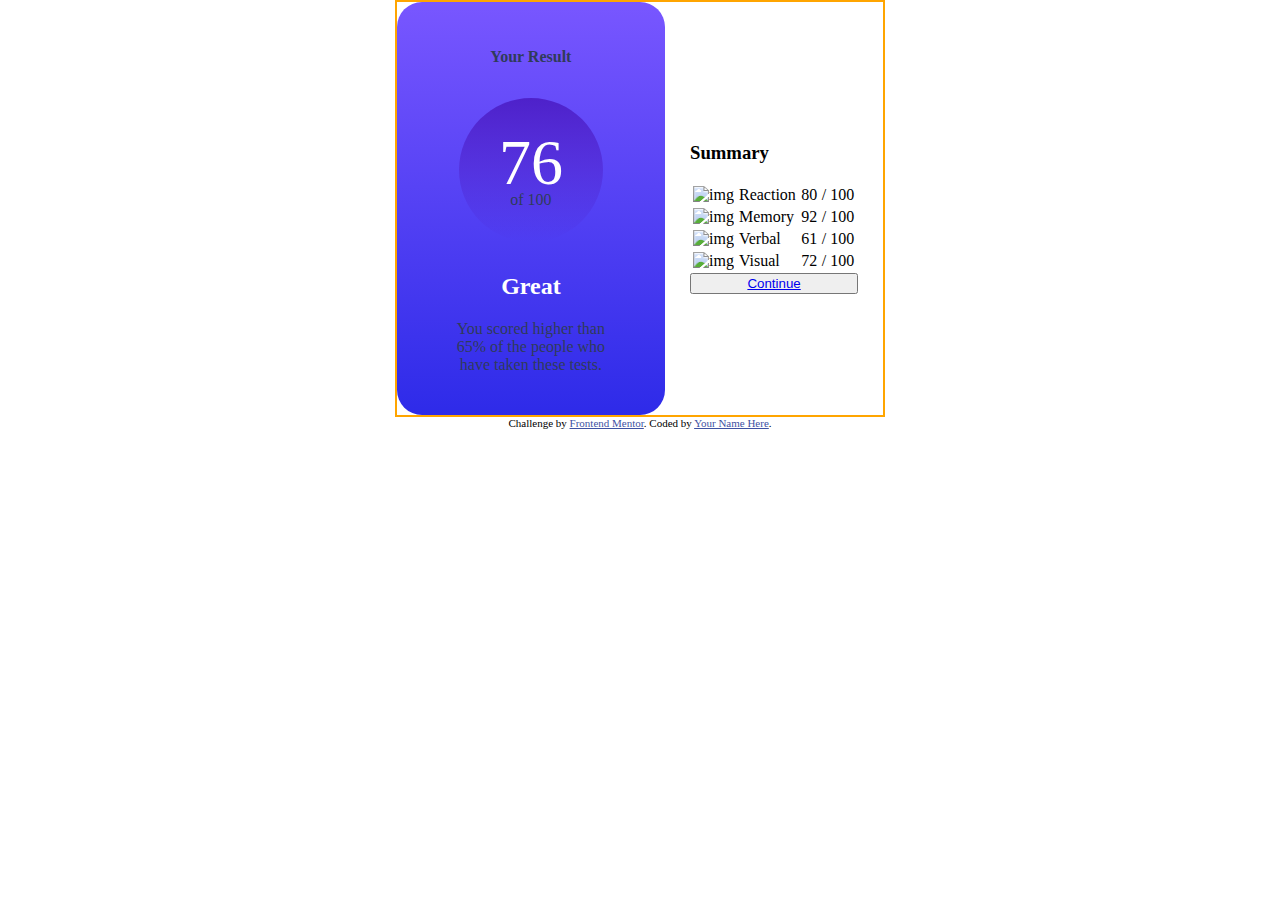
==== results-summary-component-main/index.html @ 48f697d9 "a project named result-summary-component-main added." ====
<!DOCTYPE html>
<html lang="en">
<head>
  <meta charset="UTF-8">
  <meta name="viewport" content="width=device-width, initial-scale=1.0"> <!-- displays site properly based on user's device -->

  <link rel="icon" type="image/png" sizes="32x32" href="./assets/images/favicon-32x32.png">
  <link rel="shortcut icon" href="/assets/images/favicon-32x32.png" type="image/x-icon">
  <link href="https://fonts.google.com/specimen/Hanken+Grotesk" rel="stylesheet">
  
  <title>Frontend Mentor | Results summary component</title>

  <!-- Feel free to remove these styles or customise in your own stylesheet 👍 -->
  <style>

    body {
      margin: 0;
      padding: 0;
      box-sizing: border-box;
      font-family: Hanken Grotesk;
    }

    .container {
      display: flex;
      width: 38%;
      align-items: center;
      justify-content: center;
      border: 2px solid orange;
      margin: auto;
    }

    .sec1 {
      display: flex;
      flex-direction: column;
      padding: 25px 50px;
      align-items: center;
      justify-content: center;
      width: 50%;
      text-align: center;
      border-radius: 25px;
      background-image: linear-gradient(hsl(252, 100%, 67%, 1), hsl(241, 81%, 54%, 1));
      color: hsl(224, 30%, 27%);
    }

    .sec2 {
      display: flex;
      flex-direction: column;
      width: 50%;
      padding: 25px;
    }

    .obtainRes {
      display: flex;
      flex-direction: column;
      align-items: center;
      justify-content: center;
      line-height: 2.3rem;
      width: 9rem;
      height: 9rem;
      border-radius: 100%;
      background-image: linear-gradient(hsla(256, 72%, 46%, 1),hsla(241, 72%, 46%, 0));
    }
    
    .N76 {
      font-size: 4rem;
      margin-top: 1.5rem;
      color: hsl(0, 0%, 100%);
    }

    .yourResult {
      margin-bottom: 2rem;
    }

    .bottom {
      margin-top: 11px;
    }

    .bottom>h2 {
      color: hsl(0, 0%, 100%);
    }



    .attribution { 
      font-size: 11px; 
      text-align: center;
    }

    .attribution a { 
      color: hsl(228, 45%, 44%);
     }

  </style>
</head>
<body>

<div class="container">

  <section class="sec1">
    <h4 class="yourResult">Your Result</h4>
    <div class="obtainRes">
      <div class="N76">
        76
      </div>
      of 100
    </div>
    <div class="bottom">
      <h2>Great</h2>
      <p>You scored higher than 65% of the people who have taken these tests.</p>
    </div>
  </section>

  <section class="sec2">
    <h3>Summary</h3>
    <table>
      <tr>
        <td><img src="/assets/images/icon-reaction.svg" alt="img"></td>
        <td>Reaction</td>
        <td>80</td>
        <td>/ 100</td>
      </tr>
      <tr>
        <td><img src="/assets/images/icon-memory.svg" alt="img"></td>
        <td>Memory</td>
        <td>92</td>
        <td>/ 100</td>
      </tr>
      <tr>
        <td><img src="/assets/images/icon-verbal.svg" alt="img"></td>
        <td>Verbal</td>
        <td>61</td>
        <td>/ 100</td>
      </tr>
      <tr>
        <td><img src="/assets/images/icon-visual.svg" alt="img"></td>
        <td>Visual</td>
        <td>72</td>
        <td>/ 100</td>
      </tr>
    </table>
    <button class="continue"><a href="#">Continue</a></button>
  </section>

</div>
  
  <div class="attribution">
    Challenge by <a href="https://www.frontendmentor.io?ref=challenge" target="_blank">Frontend Mentor</a>. 
    Coded by <a href="#">Your Name Here</a>.
  </div>
</body>
</html>
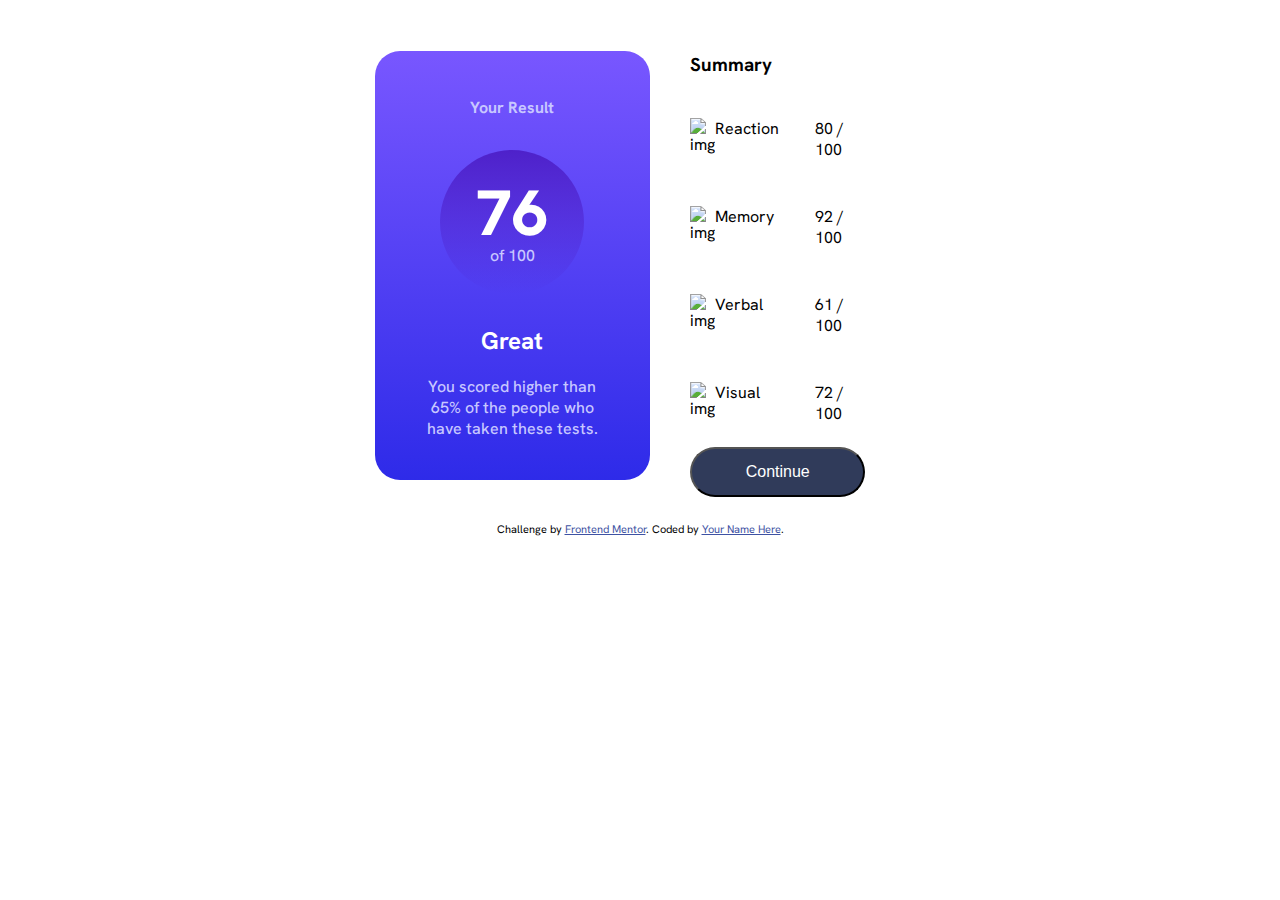
==== commit 5e159692: "section 1 has been completed and section 2 has been 50% completed." ====
--- a/results-summary-component-main/index.html
+++ b/results-summary-component-main/index.html
@@ -6,7 +6,9 @@
 
   <link rel="icon" type="image/png" sizes="32x32" href="./assets/images/favicon-32x32.png">
   <link rel="shortcut icon" href="/assets/images/favicon-32x32.png" type="image/x-icon">
-  <link href="https://fonts.google.com/specimen/Hanken+Grotesk" rel="stylesheet">
+  <link href="https://fonts.googleapis.com/css2?family=Hanken+Grotesk&family=Roboto&display=swap" rel="stylesheet">
+
+  
   
   <title>Frontend Mentor | Results summary component</title>
 
@@ -14,21 +16,17 @@
   <style>
 
     body {
-      margin: 0;
-      padding: 0;
-      box-sizing: border-box;
-      font-family: Hanken Grotesk;
-    }
-
+      font-family: Hanken Grotesk, sans-serif;
+    }
+    
     .container {
       display: flex;
-      width: 38%;
-      align-items: center;
-      justify-content: center;
-      border: 2px solid orange;
+      width: 42%;
+      align-items: center;
+      justify-content: center;
       margin: auto;
     }
-
+    
     .sec1 {
       display: flex;
       flex-direction: column;
@@ -38,23 +36,17 @@
       width: 50%;
       text-align: center;
       border-radius: 25px;
-      background-image: linear-gradient(hsl(252, 100%, 67%, 1), hsl(241, 81%, 54%, 1));
-      color: hsl(224, 30%, 27%);
-    }
-
-    .sec2 {
+      background-image: linear-gradient(hsl(252, 100%, 67%, 1),hsl(241, 81%, 54%, 1));
+      color: hsl(241, 100%, 89%);
+      font-weight: 500;
+    }
+    
+    .obtainRes {
       display: flex;
       flex-direction: column;
-      width: 50%;
-      padding: 25px;
-    }
-
-    .obtainRes {
-      display: flex;
-      flex-direction: column;
-      align-items: center;
-      justify-content: center;
-      line-height: 2.3rem;
+      align-items: center;
+      justify-content: center;
+      line-height: 2.7rem;
       width: 9rem;
       height: 9rem;
       border-radius: 100%;
@@ -65,20 +57,59 @@
       font-size: 4rem;
       margin-top: 1.5rem;
       color: hsl(0, 0%, 100%);
-    }
-
+      font-weight: 800;
+    }
+    
     .yourResult {
       margin-bottom: 2rem;
     }
-
+    
     .bottom {
       margin-top: 11px;
     }
-
+    
     .bottom>h2 {
       color: hsl(0, 0%, 100%);
     }
 
+    .sec2 {
+      display: flex;
+      flex-direction: column;
+      width: 50%;
+      padding: 25px 40px;
+    }
+    
+    .row{
+      display: flex;
+      display: grid;
+      grid-template-columns: 0.5fr 2fr 1fr;
+      margin: 10px 0px;
+      padding: 13px 0px;
+    }
+
+    .sec2 {
+      display: grid;
+    }
+
+    img {
+      display: flex;
+      align-items: center;
+      justify-content: center;
+    }
+
+    .continue {
+      /* background-image: linear-gradient(hsl(252, 100%, 67%),hsl(241, 81%, 54%)); */
+      background-color: hsl(224, 30%, 27%);
+      padding: 14px 0px;
+      border-radius: 25px;
+    }
+    
+    .continue>a {
+      color: hsl(0, 0%, 100%);
+      text-decoration: none;
+      border: none;
+      font-size: 16px;
+    }
 
 
     .attribution { 
@@ -112,6 +143,28 @@
 
   <section class="sec2">
     <h3>Summary</h3>
+  <div class="row">
+      <div><img src="/assets/images/icon-reaction.svg" alt="img"></div>
+      <div id="reaction">Reaction</div>
+      <div><span class="obtnumber">80</span> / 100</div>
+    </div>
+    <div class="row">
+      <div><img src="/assets/images/icon-memory.svg" alt="img"></div>
+      <div id="memory">Memory</div>
+      <div><span class="obtnumber">92</span> / 100</div>
+    </div>
+    <div class="row">
+      <div><img src="/assets/images/icon-verbal.svg" alt="img"></div>
+      <div id="verbal">Verbal</div>
+      <div><span class="obtnumber">61</span> / 100</div>
+    </div>
+    <div class="row">
+      <div><img src="/assets/images/icon-visual.svg" alt="img"></div>
+      <div id="visual">Visual</div>
+      <div><span class="obtnumber">72</span> / 100</div>
+    </div>
+
+    <!-- 
     <table>
       <tr>
         <td><img src="/assets/images/icon-reaction.svg" alt="img"></td>
@@ -137,7 +190,7 @@
         <td>72</td>
         <td>/ 100</td>
       </tr>
-    </table>
+    </table> -->
     <button class="continue"><a href="#">Continue</a></button>
   </section>
 
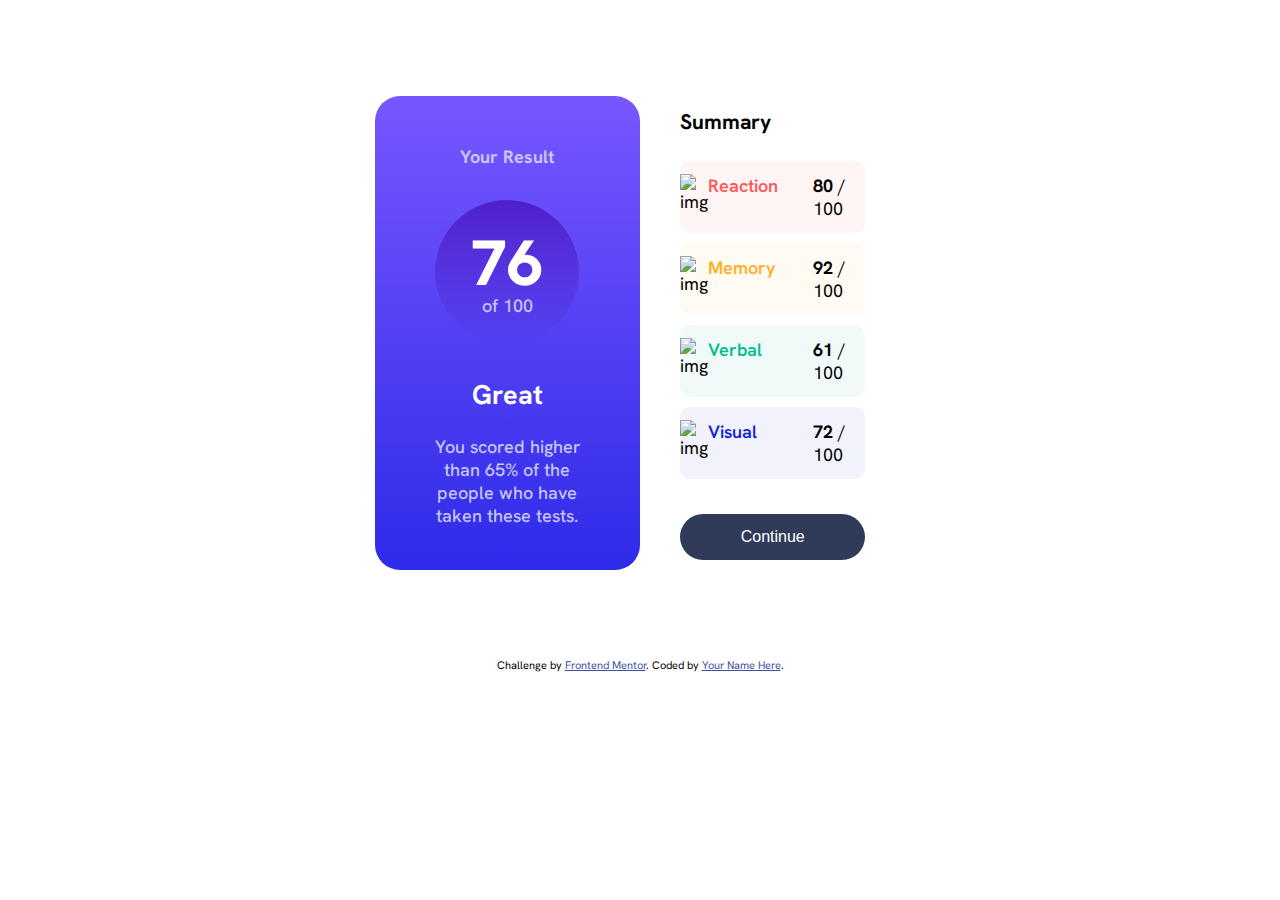
==== commit d4cd49c5: "all work has complete. working on responsive layout." ====
--- a/results-summary-component-main/index.html
+++ b/results-summary-component-main/index.html
@@ -17,9 +17,17 @@
 
     body {
       font-family: Hanken Grotesk, sans-serif;
-    }
-    
-    .container {
+      font-size: 18px;
+    }
+
+    .container{
+      display: flex;
+      align-items: center;
+      justify-content: center;
+      height: 650px;
+    }
+    
+    .box {
       display: flex;
       width: 42%;
       align-items: center;
@@ -30,7 +38,7 @@
     .sec1 {
       display: flex;
       flex-direction: column;
-      padding: 25px 50px;
+      padding: 25px 40px;
       align-items: center;
       justify-content: center;
       width: 50%;
@@ -76,6 +84,7 @@
       display: flex;
       flex-direction: column;
       width: 50%;
+      height: 100%;
       padding: 25px 40px;
     }
     
@@ -83,12 +92,9 @@
       display: flex;
       display: grid;
       grid-template-columns: 0.5fr 2fr 1fr;
-      margin: 10px 0px;
+      margin: 5px 0px;
       padding: 13px 0px;
-    }
-
-    .sec2 {
-      display: grid;
+      border-radius: 10px;
     }
 
     img {
@@ -98,19 +104,65 @@
     }
 
     .continue {
-      /* background-image: linear-gradient(hsl(252, 100%, 67%),hsl(241, 81%, 54%)); */
       background-color: hsl(224, 30%, 27%);
       padding: 14px 0px;
       border-radius: 25px;
+      border: none;
+      margin-top: 30px;
+      margin-bottom: 20px;
     }
     
     .continue>a {
       color: hsl(0, 0%, 100%);
       text-decoration: none;
-      border: none;
       font-size: 16px;
     }
-
+    
+    .continue:hover {
+      background-image: linear-gradient(hsl(252, 100%, 67%),hsl(241, 81%, 54%));
+      cursor: pointer;
+
+    }
+
+    .obtnumber {
+      font-weight: 700;
+    }
+
+    #reaction {
+      color: hsl(0, 100%, 67%);
+      font-weight: 600;
+    }
+    
+    #memory {
+      color: hsl(39, 100%, 56%);
+      font-weight: 600;
+    }
+
+    #verbal {
+      color: hsl(166, 100%, 37%);
+      font-weight: 600;
+    }
+    
+    #visual {
+      color: hsl(234, 85%, 45%);
+      font-weight: 600;
+    }
+
+    #row-reaction {
+      background-color: hsla(0, 100%, 67%, 0.06);
+    }
+
+    #row-memory {
+      background-color: hsla(39, 100%, 56%, 0.06);
+    }
+
+    #row-verbal {
+      background-color: hsla(166, 100%, 37%, 0.06);
+    }
+
+    #row-visual {
+      background-color: hsla(234, 85%, 45%, 0.06);
+    }
 
     .attribution { 
       font-size: 11px; 
@@ -121,11 +173,21 @@
       color: hsl(228, 45%, 44%);
      }
 
+     @media (min-width: 375px) and (max-width: 1440px) {
+        .sec1 {
+          flex-wrap: wrap;
+        }
+     }
+
   </style>
 </head>
 <body>
 
-<div class="container">
+  <div class="container">
+
+  
+
+<div class="box">
 
   <section class="sec1">
     <h4 class="yourResult">Your Result</h4>
@@ -142,63 +204,53 @@
   </section>
 
   <section class="sec2">
+
     <h3>Summary</h3>
-  <div class="row">
+
+  <div class="row" id="row-reaction">
+
       <div><img src="/assets/images/icon-reaction.svg" alt="img"></div>
       <div id="reaction">Reaction</div>
       <div><span class="obtnumber">80</span> / 100</div>
-    </div>
-    <div class="row">
+
+    </div>
+
+    <div class="row" id="row-memory">
+
       <div><img src="/assets/images/icon-memory.svg" alt="img"></div>
       <div id="memory">Memory</div>
       <div><span class="obtnumber">92</span> / 100</div>
-    </div>
-    <div class="row">
+
+    </div>
+
+    <div class="row" id="row-verbal">
+
       <div><img src="/assets/images/icon-verbal.svg" alt="img"></div>
       <div id="verbal">Verbal</div>
       <div><span class="obtnumber">61</span> / 100</div>
-    </div>
-    <div class="row">
+
+    </div>
+
+    <div class="row" id="row-visual">
+
       <div><img src="/assets/images/icon-visual.svg" alt="img"></div>
       <div id="visual">Visual</div>
       <div><span class="obtnumber">72</span> / 100</div>
-    </div>
-
-    <!-- 
-    <table>
-      <tr>
-        <td><img src="/assets/images/icon-reaction.svg" alt="img"></td>
-        <td>Reaction</td>
-        <td>80</td>
-        <td>/ 100</td>
-      </tr>
-      <tr>
-        <td><img src="/assets/images/icon-memory.svg" alt="img"></td>
-        <td>Memory</td>
-        <td>92</td>
-        <td>/ 100</td>
-      </tr>
-      <tr>
-        <td><img src="/assets/images/icon-verbal.svg" alt="img"></td>
-        <td>Verbal</td>
-        <td>61</td>
-        <td>/ 100</td>
-      </tr>
-      <tr>
-        <td><img src="/assets/images/icon-visual.svg" alt="img"></td>
-        <td>Visual</td>
-        <td>72</td>
-        <td>/ 100</td>
-      </tr>
-    </table> -->
+
+    </div>
+
     <button class="continue"><a href="#">Continue</a></button>
+
   </section>
 
 </div>
-  
+</div>
   <div class="attribution">
+
     Challenge by <a href="https://www.frontendmentor.io?ref=challenge" target="_blank">Frontend Mentor</a>. 
     Coded by <a href="#">Your Name Here</a>.
+
   </div>
+
 </body>
 </html>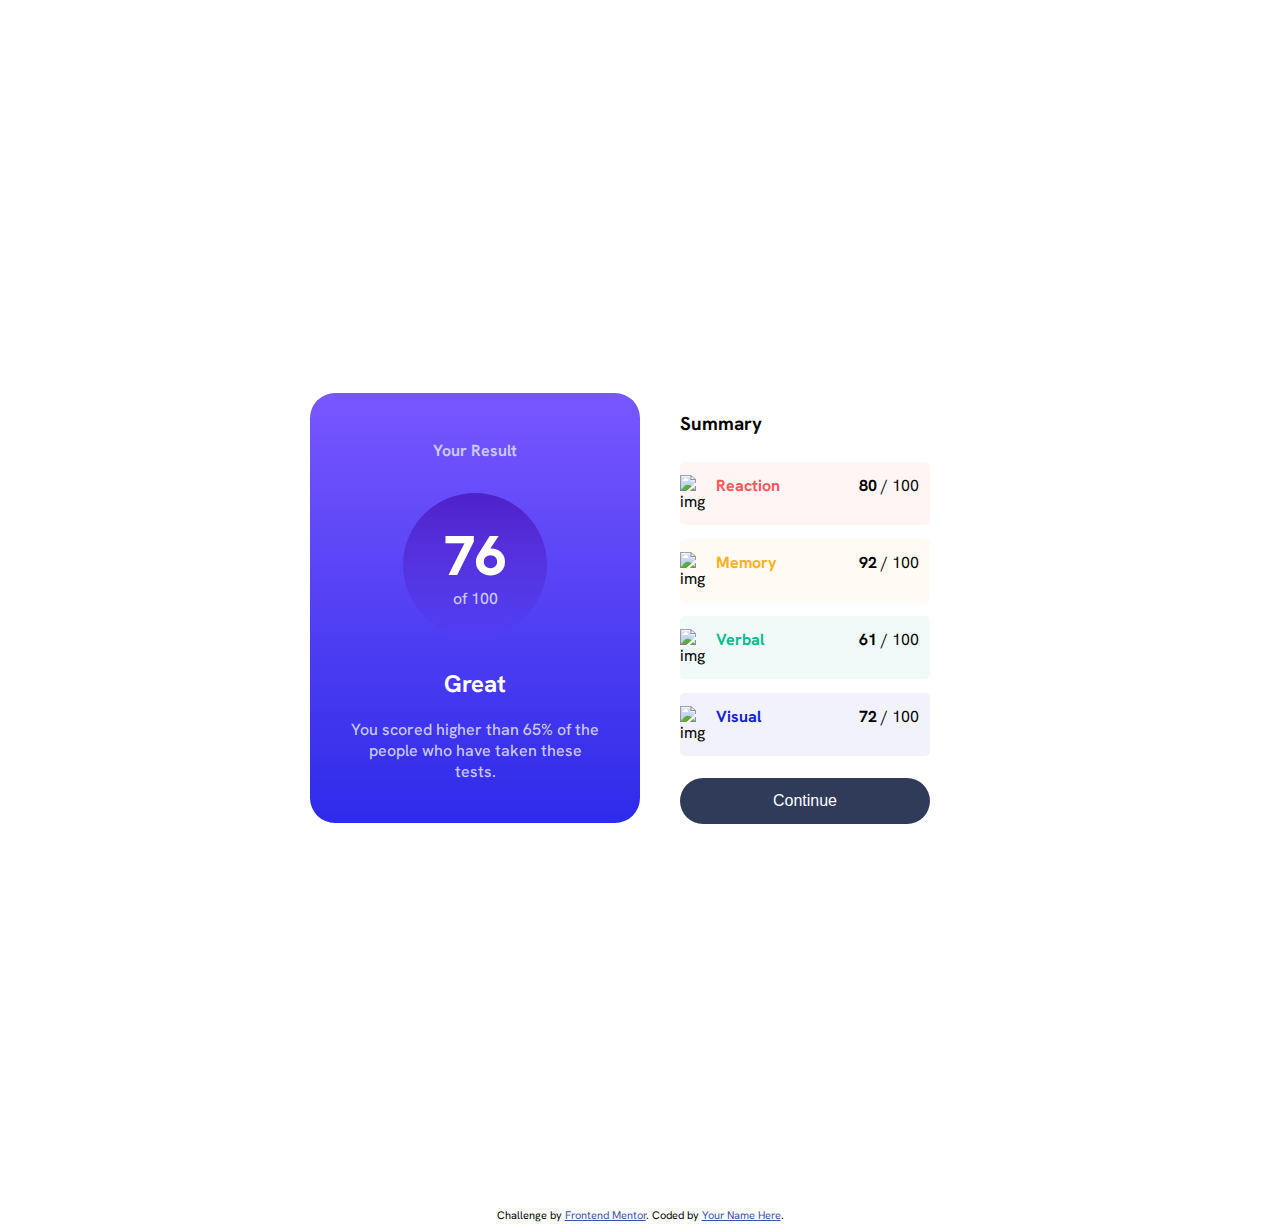
==== commit df873ec0: "little issue with making of it responsive." ====
--- a/results-summary-component-main/index.html
+++ b/results-summary-component-main/index.html
@@ -1,81 +1,82 @@
 <!DOCTYPE html>
 <html lang="en">
+
 <head>
   <meta charset="UTF-8">
-  <meta name="viewport" content="width=device-width, initial-scale=1.0"> <!-- displays site properly based on user's device -->
+  <meta name="viewport" content="width=device-width, initial-scale=1.0">
+  <!-- displays site properly based on user's device -->
 
   <link rel="icon" type="image/png" sizes="32x32" href="./assets/images/favicon-32x32.png">
   <link rel="shortcut icon" href="/assets/images/favicon-32x32.png" type="image/x-icon">
   <link href="https://fonts.googleapis.com/css2?family=Hanken+Grotesk&family=Roboto&display=swap" rel="stylesheet">
 
-  
-  
+
+
   <title>Frontend Mentor | Results summary component</title>
 
   <!-- Feel free to remove these styles or customise in your own stylesheet 👍 -->
   <style>
-
     body {
       font-family: Hanken Grotesk, sans-serif;
-      font-size: 18px;
-    }
-
-    .container{
-      display: flex;
-      align-items: center;
-      justify-content: center;
-      height: 650px;
-    }
-    
+    }
+
+    .container {
+      display: flex;
+      align-items: center;
+      justify-content: center;
+      height: 1200px;
+    }
+
     .box {
       display: flex;
-      width: 42%;
+      width: 660px;
       align-items: center;
       justify-content: center;
       margin: auto;
     }
-    
+
     .sec1 {
       display: flex;
       flex-direction: column;
       padding: 25px 40px;
       align-items: center;
       justify-content: center;
-      width: 50%;
+      width: 330px;
       text-align: center;
       border-radius: 25px;
-      background-image: linear-gradient(hsl(252, 100%, 67%, 1),hsl(241, 81%, 54%, 1));
+      background-image: linear-gradient(hsl(252, 100%, 67%, 1), hsl(241, 81%, 54%, 1));
       color: hsl(241, 100%, 89%);
       font-weight: 500;
-    }
-    
+      height: 380px;
+    }
+
     .obtainRes {
       display: flex;
       flex-direction: column;
       align-items: center;
       justify-content: center;
-      line-height: 2.7rem;
-      width: 9rem;
-      height: 9rem;
+      line-height: 43.2px;
+      width: 144px;
+      height: 144px;
       border-radius: 100%;
-      background-image: linear-gradient(hsla(256, 72%, 46%, 1),hsla(241, 72%, 46%, 0));
-    }
-    
+      background-image: linear-gradient(hsla(256, 72%, 46%, 1), hsla(241, 72%, 46%, 0));
+    }
+
     .N76 {
-      font-size: 4rem;
-      margin-top: 1.5rem;
+      font-size: 56px;
+      margin-top: 24px;
       color: hsl(0, 0%, 100%);
       font-weight: 800;
     }
-    
+
     .yourResult {
-      margin-bottom: 2rem;
-    }
-    
+      margin-bottom: 32px;
+    }
+
     .bottom {
       margin-top: 11px;
     }
-    
+
     .bottom>h2 {
       color: hsl(0, 0%, 100%);
     }
@@ -83,18 +84,17 @@
     .sec2 {
       display: flex;
       flex-direction: column;
-      width: 50%;
-      height: 100%;
+      width: 330px;
       padding: 25px 40px;
     }
-    
-    .row{
+
+    .row {
       display: flex;
       display: grid;
       grid-template-columns: 0.5fr 2fr 1fr;
-      margin: 5px 0px;
+      margin: 7px 0px;
       padding: 13px 0px;
-      border-radius: 10px;
+      border-radius: 5px;
     }
 
     img {
@@ -108,18 +108,17 @@
       padding: 14px 0px;
       border-radius: 25px;
       border: none;
-      margin-top: 30px;
-      margin-bottom: 20px;
-    }
-    
+      margin-top: 15px;
+    }
+
     .continue>a {
       color: hsl(0, 0%, 100%);
       text-decoration: none;
       font-size: 16px;
     }
-    
+
     .continue:hover {
-      background-image: linear-gradient(hsl(252, 100%, 67%),hsl(241, 81%, 54%));
+      background-image: linear-gradient(hsl(252, 100%, 67%), hsl(241, 81%, 54%));
       cursor: pointer;
 
     }
@@ -130,22 +129,22 @@
 
     #reaction {
       color: hsl(0, 100%, 67%);
-      font-weight: 600;
-    }
-    
+      font-weight: 700;
+    }
+
     #memory {
       color: hsl(39, 100%, 56%);
-      font-weight: 600;
+      font-weight: 700;
     }
 
     #verbal {
       color: hsl(166, 100%, 37%);
-      font-weight: 600;
-    }
-    
+      font-weight: 700;
+    }
+
     #visual {
       color: hsl(234, 85%, 45%);
-      font-weight: 600;
+      font-weight: 700;
     }
 
     #row-reaction {
@@ -164,93 +163,100 @@
       background-color: hsla(234, 85%, 45%, 0.06);
     }
 
-    .attribution { 
-      font-size: 11px; 
+    .attribution {
+      font-size: 11px;
       text-align: center;
     }
 
-    .attribution a { 
+    .attribution a {
       color: hsl(228, 45%, 44%);
-     }
-
-     @media (min-width: 375px) and (max-width: 1440px) {
-        .sec1 {
-          flex-wrap: wrap;
-        }
-     }
-
+    }
+
+    @media (min-width: 0px) and (max-width: 375px) {
+      .box {
+        flex-wrap: wrap;
+      }
+    }
+
+    @media (min-width: 376px) and (max-width: 1440px) {
+      .box {
+        flex-wrap: nowrap;
+      }
+    }
   </style>
 </head>
+
 <body>
 
   <div class="container">
 
-  
-
-<div class="box">
-
-  <section class="sec1">
-    <h4 class="yourResult">Your Result</h4>
-    <div class="obtainRes">
-      <div class="N76">
-        76
-      </div>
-      of 100
+    <div class="box">
+
+      <section class="sec1">
+
+        <h4 class="yourResult">Your Result</h4>
+        <div class="obtainRes">
+          <div class="N76">
+            76
+          </div>
+          of 100
+        </div>
+        <div class="bottom">
+          <h2>Great</h2>
+          <p>You scored higher than 65% of the people who have taken these tests.</p>
+        </div>
+
+      </section>
+
+      <section class="sec2">
+
+        <h3>Summary</h3>
+
+        <div class="row" id="row-reaction">
+
+          <div><img src="/assets/images/icon-reaction.svg" alt="img"></div>
+          <div id="reaction">Reaction</div>
+          <div><span class="obtnumber">80</span> / 100</div>
+
+        </div>
+
+        <div class="row" id="row-memory">
+
+          <div><img src="/assets/images/icon-memory.svg" alt="img"></div>
+          <div id="memory">Memory</div>
+          <div><span class="obtnumber">92</span> / 100</div>
+
+        </div>
+
+        <div class="row" id="row-verbal">
+
+          <div><img src="/assets/images/icon-verbal.svg" alt="img"></div>
+          <div id="verbal">Verbal</div>
+          <div><span class="obtnumber">61</span> / 100</div>
+
+        </div>
+
+        <div class="row" id="row-visual">
+
+          <div><img src="/assets/images/icon-visual.svg" alt="img"></div>
+          <div id="visual">Visual</div>
+          <div><span class="obtnumber">72</span> / 100</div>
+
+        </div>
+
+        <button class="continue"><a href="#">Continue</a></button>
+
+      </section>
+
     </div>
-    <div class="bottom">
-      <h2>Great</h2>
-      <p>You scored higher than 65% of the people who have taken these tests.</p>
-    </div>
-  </section>
-
-  <section class="sec2">
-
-    <h3>Summary</h3>
-
-  <div class="row" id="row-reaction">
-
-      <div><img src="/assets/images/icon-reaction.svg" alt="img"></div>
-      <div id="reaction">Reaction</div>
-      <div><span class="obtnumber">80</span> / 100</div>
-
-    </div>
-
-    <div class="row" id="row-memory">
-
-      <div><img src="/assets/images/icon-memory.svg" alt="img"></div>
-      <div id="memory">Memory</div>
-      <div><span class="obtnumber">92</span> / 100</div>
-
-    </div>
-
-    <div class="row" id="row-verbal">
-
-      <div><img src="/assets/images/icon-verbal.svg" alt="img"></div>
-      <div id="verbal">Verbal</div>
-      <div><span class="obtnumber">61</span> / 100</div>
-
-    </div>
-
-    <div class="row" id="row-visual">
-
-      <div><img src="/assets/images/icon-visual.svg" alt="img"></div>
-      <div id="visual">Visual</div>
-      <div><span class="obtnumber">72</span> / 100</div>
-
-    </div>
-
-    <button class="continue"><a href="#">Continue</a></button>
-
-  </section>
-
-</div>
-</div>
+  </div>
   <div class="attribution">
 
-    Challenge by <a href="https://www.frontendmentor.io?ref=challenge" target="_blank">Frontend Mentor</a>. 
+    Challenge by <a href="https://www.frontendmentor.io?ref=challenge" target="_blank">Frontend Mentor</a>.
     Coded by <a href="#">Your Name Here</a>.
 
   </div>
 
 </body>
+
 </html>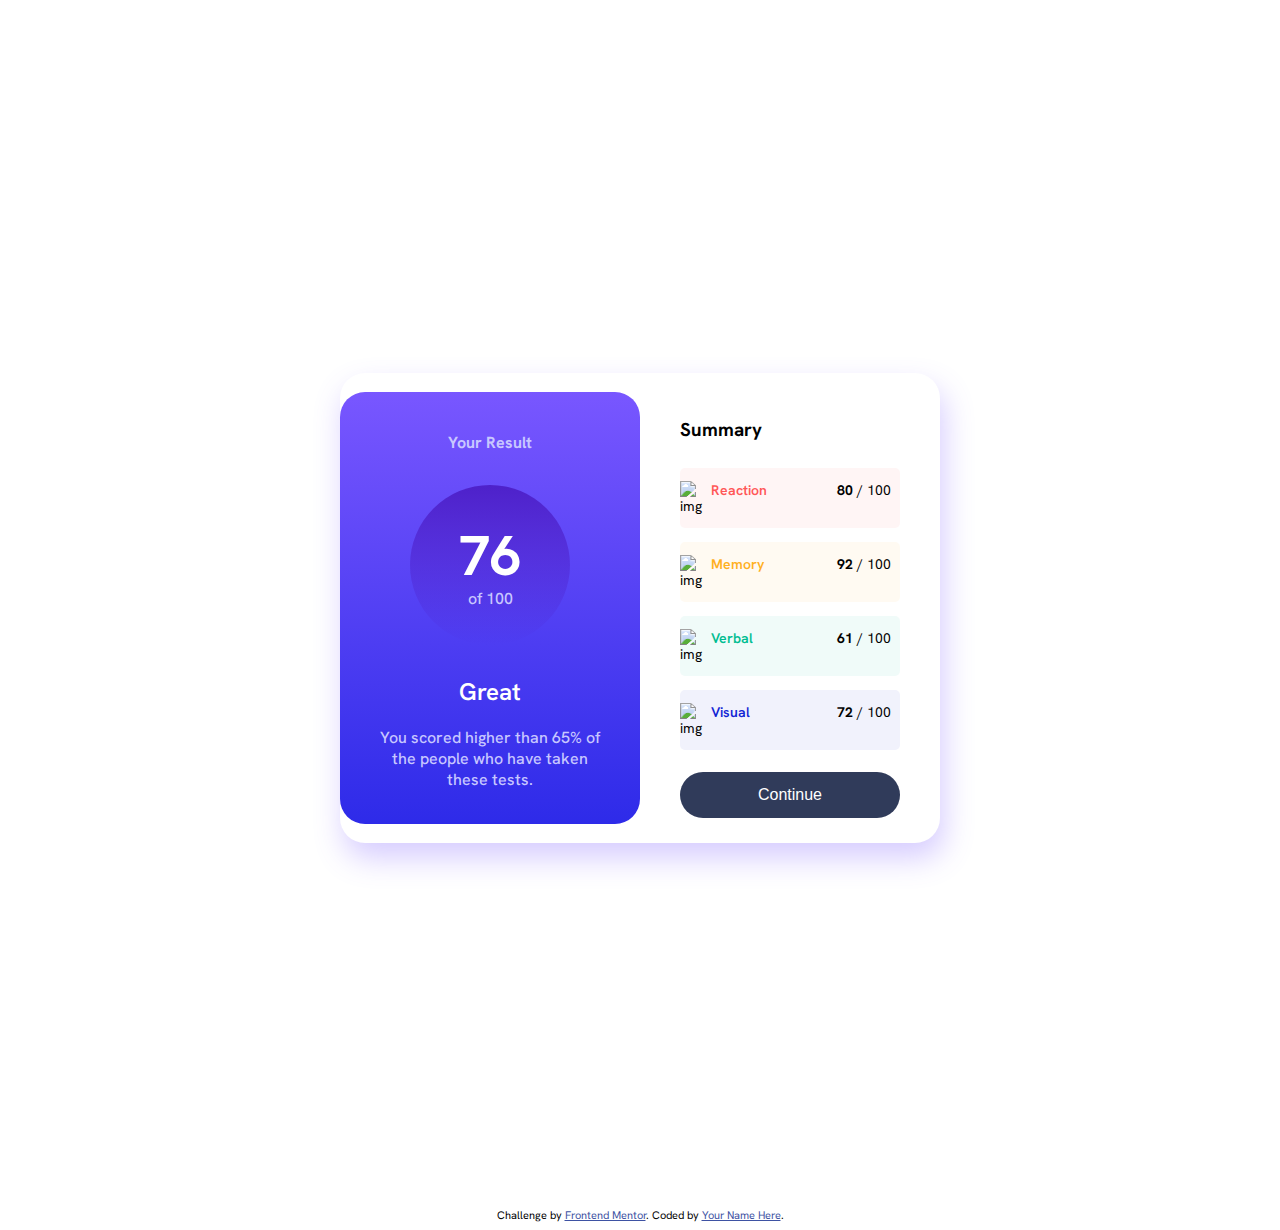
==== commit e34bece5: "almost complete this project." ====
--- a/results-summary-component-main/index.html
+++ b/results-summary-component-main/index.html
@@ -29,25 +29,26 @@
 
     .box {
       display: flex;
-      width: 660px;
+      width: 600px;
       align-items: center;
       justify-content: center;
       margin: auto;
-    }
-
+      box-shadow: 4px 15px 30px hsl(252, 100%, 67%, 0.3);
+      border-radius: 25px;
+    }
+    
     .sec1 {
       display: flex;
       flex-direction: column;
-      padding: 25px 40px;
-      align-items: center;
-      justify-content: center;
-      width: 330px;
+      padding: 18px 40px;
+      align-items: center;
+      justify-content: center;
+      width: 300px;
       text-align: center;
       border-radius: 25px;
       background-image: linear-gradient(hsl(252, 100%, 67%, 1), hsl(241, 81%, 54%, 1));
       color: hsl(241, 100%, 89%);
       font-weight: 500;
-      height: 380px;
     }
 
     .obtainRes {
@@ -56,36 +57,39 @@
       align-items: center;
       justify-content: center;
       line-height: 43.2px;
-      width: 144px;
-      height: 144px;
+      width: 160px;
+      height: 160px;
       border-radius: 100%;
       background-image: linear-gradient(hsla(256, 72%, 46%, 1), hsla(241, 72%, 46%, 0));
     }
-
+    
     .N76 {
       font-size: 56px;
       margin-top: 24px;
       color: hsl(0, 0%, 100%);
-      font-weight: 800;
+      font-weight: 700;
     }
 
     .yourResult {
       margin-bottom: 32px;
     }
-
+    
     .bottom {
       margin-top: 11px;
     }
-
+    
     .bottom>h2 {
       color: hsl(0, 0%, 100%);
-    }
-
+      font-weight: 600;
+    }
+    
     .sec2 {
       display: flex;
       flex-direction: column;
-      width: 330px;
+      width: 300px;
       padding: 25px 40px;
+      border-top-right-radius: 25px;
+      border-bottom-right-radius: 25px;
     }
 
     .row {
@@ -95,6 +99,7 @@
       margin: 7px 0px;
       padding: 13px 0px;
       border-radius: 5px;
+      font-size: 14px;
     }
 
     img {
@@ -129,22 +134,22 @@
 
     #reaction {
       color: hsl(0, 100%, 67%);
-      font-weight: 700;
+      font-weight: 600;
     }
 
     #memory {
       color: hsl(39, 100%, 56%);
-      font-weight: 700;
+      font-weight: 600;
     }
 
     #verbal {
       color: hsl(166, 100%, 37%);
-      font-weight: 700;
+      font-weight: 600;
     }
 
     #visual {
       color: hsl(234, 85%, 45%);
-      font-weight: 700;
+      font-weight: 600;
     }
 
     #row-reaction {
@@ -173,16 +178,21 @@
     }
 
     @media (min-width: 0px) and (max-width: 375px) {
+
+      .sec1 {
+        width: 275px;
+      }
+
+       .sec2 {
+        width: 275px;
+      }
+
       .box {
         flex-wrap: wrap;
       }
-    }
-
-    @media (min-width: 376px) and (max-width: 1440px) {
-      .box {
-        flex-wrap: nowrap;
-      }
-    }
+
+    }
+
   </style>
 </head>
 
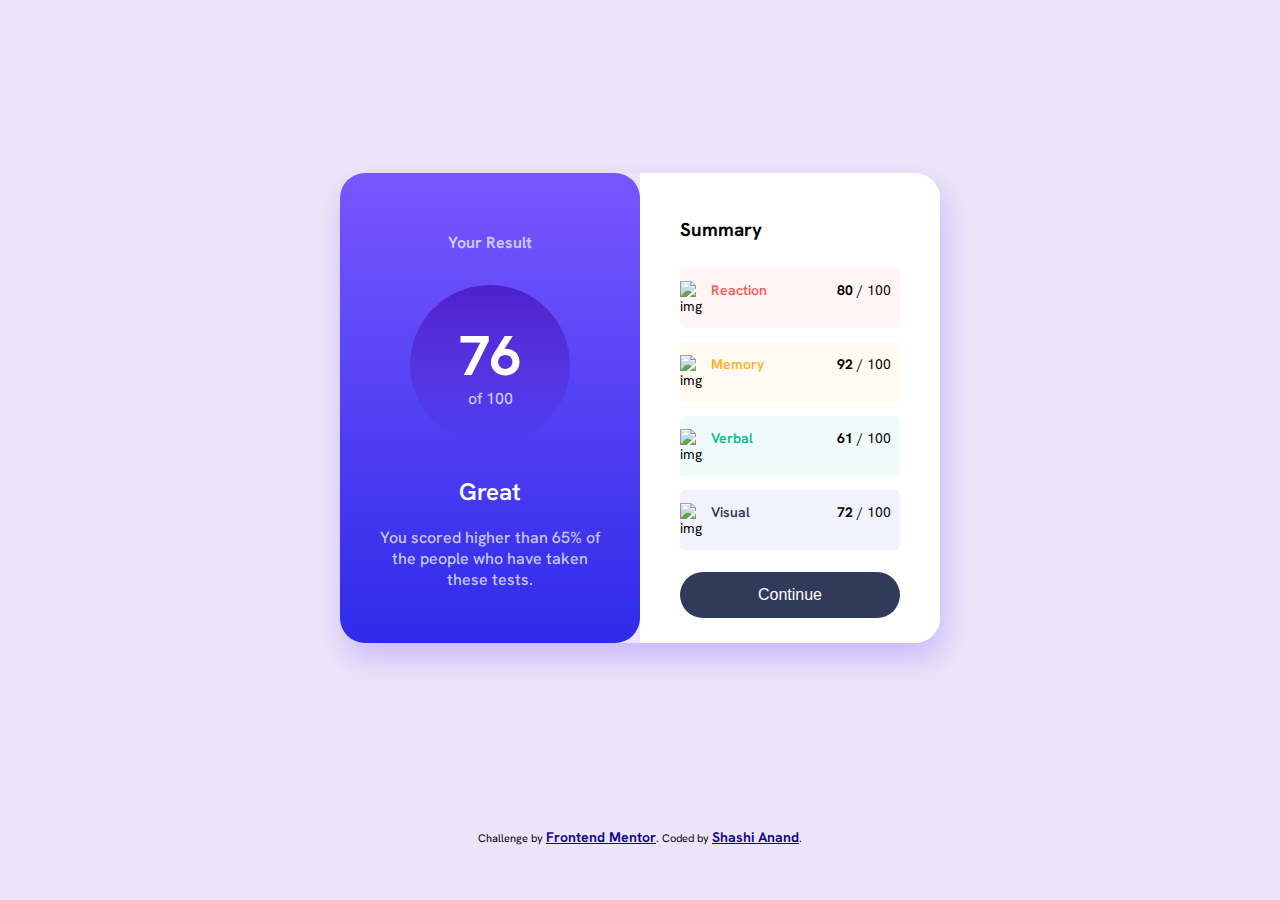
==== commit 0d3522d8: "some naming issue should be filtered." ====
--- a/results-summary-component-main/index.html
+++ b/results-summary-component-main/index.html
@@ -10,31 +10,53 @@
   <link rel="shortcut icon" href="/assets/images/favicon-32x32.png" type="image/x-icon">
   <link href="https://fonts.googleapis.com/css2?family=Hanken+Grotesk&family=Roboto&display=swap" rel="stylesheet">
 
-
-
   <title>Frontend Mentor | Results summary component</title>
 
   <!-- Feel free to remove these styles or customise in your own stylesheet 👍 -->
   <style>
+    :root {
+      /* primary color */
+
+      --Light-red: hsl(0, 100%, 67%);
+      --Orangey-yellow: hsl(39, 100%, 56%);
+      --Green-teal: hsl(166, 100%, 37%);
+      --Cobalt-blue: hsl(234, 85%, 45%);
+
+      /* Gredient */
+
+      --Light-slate-blue: hsl(252, 100%, 67%);
+      --Light-royal-blue: hsl(241, 81%, 54%);
+
+      --Violet-blue: hsla(256, 72%, 46%, 1);
+      --Persian-blue: hsla(241, 72%, 46%, 0);
+
+      /* Neutral */
+
+      --White: hsl(0, 0%, 100%);
+      --Pale-blue: hsl(221, 100%, 96%);
+      --Light-lavender: hsl(241, 100%, 89%);
+      --Dark-gray-blue: hsl(224, 30%, 27%);
+    }
+
     body {
       font-family: Hanken Grotesk, sans-serif;
+      background-color: #9370db2e;
     }
 
     .container {
       display: flex;
       align-items: center;
       justify-content: center;
-      height: 1200px;
+      height: 50rem;
     }
 
     .box {
       display: flex;
       width: 600px;
-      align-items: center;
-      justify-content: center;
       margin: auto;
       box-shadow: 4px 15px 30px hsl(252, 100%, 67%, 0.3);
       border-radius: 25px;
+      background-color: var(--white);
     }
     
     .sec1 {
@@ -46,7 +68,7 @@
       width: 300px;
       text-align: center;
       border-radius: 25px;
-      background-image: linear-gradient(hsl(252, 100%, 67%, 1), hsl(241, 81%, 54%, 1));
+      background-image: linear-gradient(var(--Light-slate-blue), var(--Light-royal-blue));
       color: hsl(241, 100%, 89%);
       font-weight: 500;
     }
@@ -60,13 +82,13 @@
       width: 160px;
       height: 160px;
       border-radius: 100%;
-      background-image: linear-gradient(hsla(256, 72%, 46%, 1), hsla(241, 72%, 46%, 0));
+      background-image: linear-gradient(var(--Violet-blue), var(--Persian-blue));
     }
     
     .N76 {
       font-size: 56px;
       margin-top: 24px;
-      color: hsl(0, 0%, 100%);
+      color: var(--White);
       font-weight: 700;
     }
 
@@ -79,7 +101,7 @@
     }
     
     .bottom>h2 {
-      color: hsl(0, 0%, 100%);
+      color: var(--White);
       font-weight: 600;
     }
     
@@ -90,6 +112,7 @@
       padding: 25px 40px;
       border-top-right-radius: 25px;
       border-bottom-right-radius: 25px;
+      background-color: var(--White);
     }
 
     .row {
@@ -123,7 +146,7 @@
     }
 
     .continue:hover {
-      background-image: linear-gradient(hsl(252, 100%, 67%), hsl(241, 81%, 54%));
+      background-image: linear-gradient(var(--Light-slate-blue), var(--Light-royal-blue));
       cursor: pointer;
 
     }
@@ -133,22 +156,22 @@
     }
 
     #reaction {
-      color: hsl(0, 100%, 67%);
+      color: var(--Light-red);
       font-weight: 600;
     }
 
     #memory {
-      color: hsl(39, 100%, 56%);
+      color: var(--Orangey-yellow);
       font-weight: 600;
     }
 
     #verbal {
-      color: hsl(166, 100%, 37%);
+      color: var(--Green-teal);
       font-weight: 600;
     }
 
     #visual {
-      color: hsl(234, 85%, 45%);
+      color: var(--Dark-gray-blue);
       font-weight: 600;
     }
 
@@ -171,24 +194,30 @@
     .attribution {
       font-size: 11px;
       text-align: center;
-    }
-
+      margin-top: 20px;
+    }
+    
     .attribution a {
-      color: hsl(228, 45%, 44%);
-    }
-
-    @media (min-width: 0px) and (max-width: 375px) {
+      font-size: 14px;
+      color: hsla(245, 95%, 27%, 0.98);
+      font-weight: 700;
+    }
+
+    @media (max-width: 375px ) {
 
       .sec1 {
         width: 275px;
+        margin: 0px 100px;
       }
 
        .sec2 {
         width: 275px;
+        margin: 0px 100px;
       }
 
       .box {
         flex-wrap: wrap;
+        box-shadow: none;
       }
 
     }
@@ -263,7 +292,7 @@
   <div class="attribution">
 
     Challenge by <a href="https://www.frontendmentor.io?ref=challenge" target="_blank">Frontend Mentor</a>.
-    Coded by <a href="#">Your Name Here</a>.
+    Coded by <a href="#">Shashi Anand</a>.
 
   </div>
 
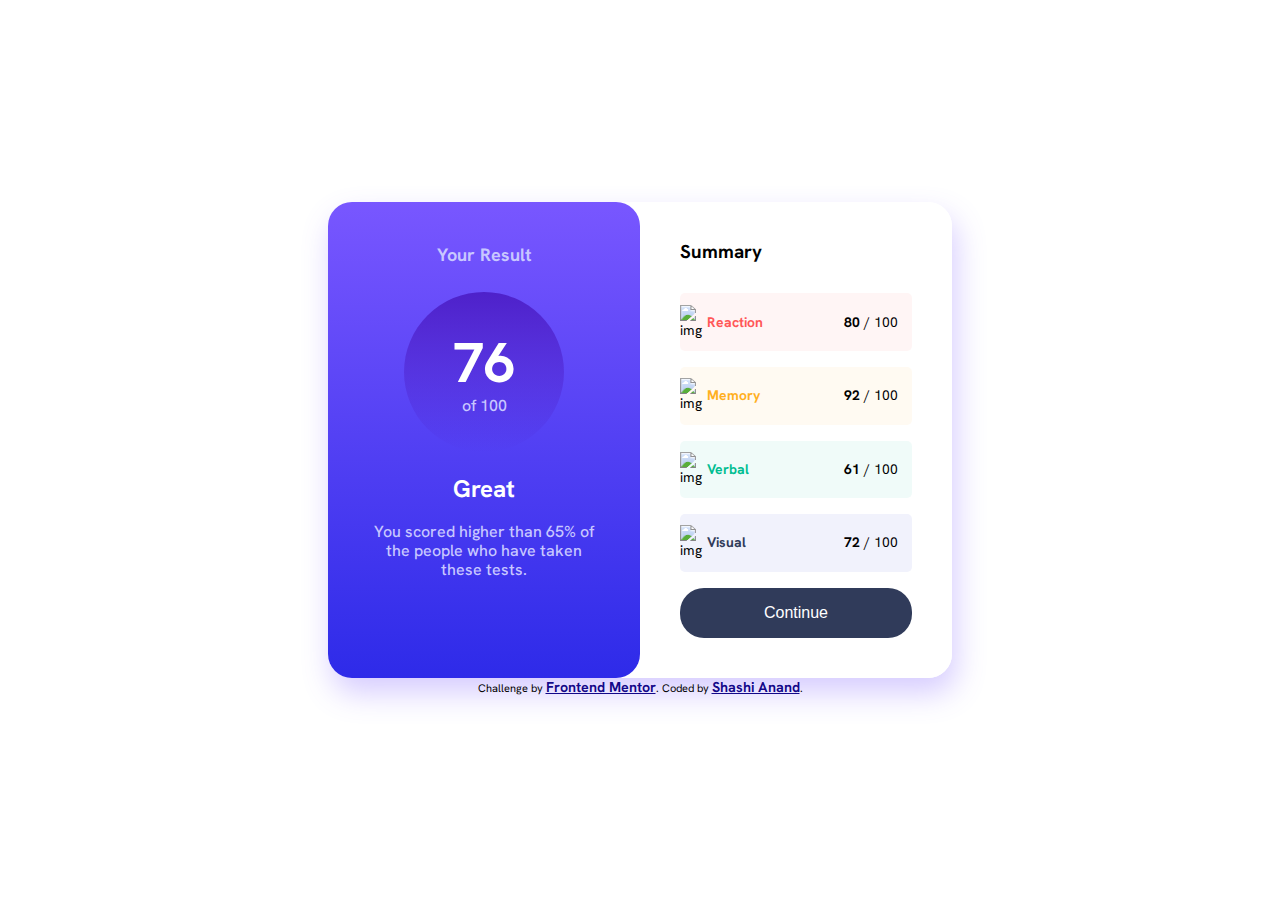
==== commit c8b1ae1a: "challenge completed" ====
--- a/results-summary-component-main/index.html
+++ b/results-summary-component-main/index.html
@@ -9,285 +9,74 @@
   <link rel="icon" type="image/png" sizes="32x32" href="./assets/images/favicon-32x32.png">
   <link rel="shortcut icon" href="/assets/images/favicon-32x32.png" type="image/x-icon">
   <link href="https://fonts.googleapis.com/css2?family=Hanken+Grotesk&family=Roboto&display=swap" rel="stylesheet">
+  <link rel="stylesheet" href="style.css">
 
   <title>Frontend Mentor | Results summary component</title>
 
   <!-- Feel free to remove these styles or customise in your own stylesheet 👍 -->
-  <style>
-    :root {
-      /* primary color */
 
-      --Light-red: hsl(0, 100%, 67%);
-      --Orangey-yellow: hsl(39, 100%, 56%);
-      --Green-teal: hsl(166, 100%, 37%);
-      --Cobalt-blue: hsl(234, 85%, 45%);
-
-      /* Gredient */
-
-      --Light-slate-blue: hsl(252, 100%, 67%);
-      --Light-royal-blue: hsl(241, 81%, 54%);
-
-      --Violet-blue: hsla(256, 72%, 46%, 1);
-      --Persian-blue: hsla(241, 72%, 46%, 0);
-
-      /* Neutral */
-
-      --White: hsl(0, 0%, 100%);
-      --Pale-blue: hsl(221, 100%, 96%);
-      --Light-lavender: hsl(241, 100%, 89%);
-      --Dark-gray-blue: hsl(224, 30%, 27%);
-    }
-
-    body {
-      font-family: Hanken Grotesk, sans-serif;
-      background-color: #9370db2e;
-    }
-
-    .container {
-      display: flex;
-      align-items: center;
-      justify-content: center;
-      height: 50rem;
-    }
-
-    .box {
-      display: flex;
-      width: 600px;
-      margin: auto;
-      box-shadow: 4px 15px 30px hsl(252, 100%, 67%, 0.3);
-      border-radius: 25px;
-      background-color: var(--white);
-    }
-    
-    .sec1 {
-      display: flex;
-      flex-direction: column;
-      padding: 18px 40px;
-      align-items: center;
-      justify-content: center;
-      width: 300px;
-      text-align: center;
-      border-radius: 25px;
-      background-image: linear-gradient(var(--Light-slate-blue), var(--Light-royal-blue));
-      color: hsl(241, 100%, 89%);
-      font-weight: 500;
-    }
-
-    .obtainRes {
-      display: flex;
-      flex-direction: column;
-      align-items: center;
-      justify-content: center;
-      line-height: 43.2px;
-      width: 160px;
-      height: 160px;
-      border-radius: 100%;
-      background-image: linear-gradient(var(--Violet-blue), var(--Persian-blue));
-    }
-    
-    .N76 {
-      font-size: 56px;
-      margin-top: 24px;
-      color: var(--White);
-      font-weight: 700;
-    }
-
-    .yourResult {
-      margin-bottom: 32px;
-    }
-    
-    .bottom {
-      margin-top: 11px;
-    }
-    
-    .bottom>h2 {
-      color: var(--White);
-      font-weight: 600;
-    }
-    
-    .sec2 {
-      display: flex;
-      flex-direction: column;
-      width: 300px;
-      padding: 25px 40px;
-      border-top-right-radius: 25px;
-      border-bottom-right-radius: 25px;
-      background-color: var(--White);
-    }
-
-    .row {
-      display: flex;
-      display: grid;
-      grid-template-columns: 0.5fr 2fr 1fr;
-      margin: 7px 0px;
-      padding: 13px 0px;
-      border-radius: 5px;
-      font-size: 14px;
-    }
-
-    img {
-      display: flex;
-      align-items: center;
-      justify-content: center;
-    }
-
-    .continue {
-      background-color: hsl(224, 30%, 27%);
-      padding: 14px 0px;
-      border-radius: 25px;
-      border: none;
-      margin-top: 15px;
-    }
-
-    .continue>a {
-      color: hsl(0, 0%, 100%);
-      text-decoration: none;
-      font-size: 16px;
-    }
-
-    .continue:hover {
-      background-image: linear-gradient(var(--Light-slate-blue), var(--Light-royal-blue));
-      cursor: pointer;
-
-    }
-
-    .obtnumber {
-      font-weight: 700;
-    }
-
-    #reaction {
-      color: var(--Light-red);
-      font-weight: 600;
-    }
-
-    #memory {
-      color: var(--Orangey-yellow);
-      font-weight: 600;
-    }
-
-    #verbal {
-      color: var(--Green-teal);
-      font-weight: 600;
-    }
-
-    #visual {
-      color: var(--Dark-gray-blue);
-      font-weight: 600;
-    }
-
-    #row-reaction {
-      background-color: hsla(0, 100%, 67%, 0.06);
-    }
-
-    #row-memory {
-      background-color: hsla(39, 100%, 56%, 0.06);
-    }
-
-    #row-verbal {
-      background-color: hsla(166, 100%, 37%, 0.06);
-    }
-
-    #row-visual {
-      background-color: hsla(234, 85%, 45%, 0.06);
-    }
-
-    .attribution {
-      font-size: 11px;
-      text-align: center;
-      margin-top: 20px;
-    }
-    
-    .attribution a {
-      font-size: 14px;
-      color: hsla(245, 95%, 27%, 0.98);
-      font-weight: 700;
-    }
-
-    @media (max-width: 375px ) {
-
-      .sec1 {
-        width: 275px;
-        margin: 0px 100px;
-      }
-
-       .sec2 {
-        width: 275px;
-        margin: 0px 100px;
-      }
-
-      .box {
-        flex-wrap: wrap;
-        box-shadow: none;
-      }
-
-    }
-
-  </style>
 </head>
 
 <body>
 
-  <div class="container">
+  <div class="report_card">
 
-    <div class="box">
+    <section class="result_card">
 
-      <section class="sec1">
+      <h4 class="result_title">Your Result</h4>
+      <div class="result_score">
+        <div class="score">
+          76
+        </div>
+        of 100
+      </div>
+      <div class="result_text_group">
+        <h2 class="result_comment">Great</h2>
+        <p>You scored higher than 65% of the people who have taken these tests.</p>
+      </div>
 
-        <h4 class="yourResult">Your Result</h4>
-        <div class="obtainRes">
-          <div class="N76">
-            76
-          </div>
-          of 100
-        </div>
-        <div class="bottom">
-          <h2>Great</h2>
-          <p>You scored higher than 65% of the people who have taken these tests.</p>
-        </div>
+    </section>
 
-      </section>
+    <section class="summary">
 
-      <section class="sec2">
+      <h3 class="summary_title">Summary</h3>
 
-        <h3>Summary</h3>
+      <div class="summary_row" id="row-reaction">
 
-        <div class="row" id="row-reaction">
+        <div><img src="/assets/images/icon-reaction.svg" alt="img"></div>
+        <div id="reaction">Reaction</div>
+        <div><span class="summary_item_score">80</span> / 100</div>
 
-          <div><img src="/assets/images/icon-reaction.svg" alt="img"></div>
-          <div id="reaction">Reaction</div>
-          <div><span class="obtnumber">80</span> / 100</div>
+      </div>
 
-        </div>
+      <div class="summary_row" id="row-memory">
 
-        <div class="row" id="row-memory">
+        <div><img src="/assets/images/icon-memory.svg" alt="img"></div>
+        <div id="memory">Memory</div>
+        <div><span class="summary_item_score">92</span> / 100</div>
 
-          <div><img src="/assets/images/icon-memory.svg" alt="img"></div>
-          <div id="memory">Memory</div>
-          <div><span class="obtnumber">92</span> / 100</div>
+      </div>
 
-        </div>
+      <div class="summary_row" id="row-verbal">
 
-        <div class="row" id="row-verbal">
+        <div><img src="/assets/images/icon-verbal.svg" alt="img"></div>
+        <div id="verbal">Verbal</div>
+        <div><span class="summary_item_score">61</span> / 100</div>
 
-          <div><img src="/assets/images/icon-verbal.svg" alt="img"></div>
-          <div id="verbal">Verbal</div>
-          <div><span class="obtnumber">61</span> / 100</div>
+      </div>
 
-        </div>
+      <div class="summary_row" id="row-visual">
 
-        <div class="row" id="row-visual">
+        <div><img src="/assets/images/icon-visual.svg" alt="img"></div>
+        <div id="visual">Visual</div>
+        <div><span class="summary_item_score">72</span> / 100</div>
 
-          <div><img src="/assets/images/icon-visual.svg" alt="img"></div>
-          <div id="visual">Visual</div>
-          <div><span class="obtnumber">72</span> / 100</div>
+      </div>
 
-        </div>
+      <button class="continue_button"><a href="#">Continue</a></button>
 
-        <button class="continue"><a href="#">Continue</a></button>
+    </section>
 
-      </section>
-
-    </div>
   </div>
   <div class="attribution">
 
--- a/results-summary-component-main/style.css
+++ b/results-summary-component-main/style.css
@@ -0,0 +1,246 @@
+:root {
+    /* primary color */
+
+    --Light-red: hsl(0, 100%, 67%);
+    --Orangey-yellow: hsl(39, 100%, 56%);
+    --Green-teal: hsl(166, 100%, 37%);
+    --Cobalt-blue: hsl(234, 85%, 45%);
+
+    /* Gredient */
+
+    --Light-slate-blue: hsl(252, 100%, 67%);
+    --Light-royal-blue: hsl(241, 81%, 54%);
+
+    --Violet-blue: hsla(256, 72%, 46%, 1);
+    --Persian-blue: hsla(241, 72%, 46%, 0);
+
+    /* Neutral */
+
+    --White: hsl(0, 0%, 100%);
+    --Pale-blue: hsl(221, 100%, 96%);
+    --Light-lavender: hsl(241, 100%, 89%);
+    --Dark-gray-blue: hsl(224, 30%, 27%);
+
+    /* bold font-weight */
+
+    --bold: 500;
+    --extra_bold: 700;
+    --max_bold: 800;
+  }
+
+  /*       *****   Formatting and giving some required properties    *****         */
+  
+  *{
+    margin: 0;
+    box-sizing: border-box;
+  }
+  
+  body {
+    display: flex;
+    justify-content: center;
+    flex-direction: column;
+    font-family: Hanken Grotesk, sans-serif;
+    height: 100vh;
+    -webkit-font-smoothing: antialiased;
+    line-height: 1.2rem;
+  }
+  
+  h1, h2, h3, h4, h5, h6, p {
+    overflow-wrap: break-word;
+  }
+
+  /*   *****        First Section or First card      *****      */
+
+  .report_card {
+    display: flex;
+    max-width: 39rem;
+    box-shadow: 4px 15px 30px hsl(252, 100%, 67%, 0.3);
+    border-radius: 1.5rem;
+    background-color: var(--white);
+    margin-inline: auto;
+}
+
+.result_card {
+    display: grid;
+    align-content: start;
+    padding: 2.2rem 2.5rem;
+    place-items: center;
+    text-align: center;
+    border-radius: 1.5rem;
+    background-image: linear-gradient(var(--Light-slate-blue), var(--Light-royal-blue));
+    color: hsl(241, 100%, 89%);
+    font-weight: var(--bold);
+    width: 50%;
+}
+
+  .result_score {
+    display: flex;
+    flex-direction: column;
+    line-height: 2.7rem;
+    place-content: center;
+    width: 10rem;
+    height: 10rem;
+    border-radius: 100%;
+    background-image: linear-gradient(var(--Violet-blue), var(--Persian-blue));
+  }
+  
+  .score {
+    font-size: 3.5rem;
+    margin-top: 1.5rem;
+    color: var(--White);
+    font-weight: var(--extra_bold);
+  }
+
+  .result_title {
+    margin-top: 0.5rem;
+    margin-bottom: 1.7rem;
+    font-size: 1.125rem;
+  }
+  
+  .result_text_group {
+    margin-top: .68rem;
+    display: grid;
+    row-gap: 1.5rem;
+  }
+  
+  .result_comment {
+    margin-top: 1rem;
+    color: var(--White);
+    font-weight: var(--extra_bold);
+  }
+
+  /*   *****        Second Section or Second card      *****      */
+
+  .summary {
+    display: grid;
+    align-content: start;
+    padding: 2.5rem 2.5rem;
+    border-top-right-radius: 1.5rem;
+    border-bottom-right-radius: 1.5rem;
+    background-color: var(--White);
+    row-gap: 0.5rem;
+    width: 50%;
+    row-gap: 1rem;
+  }
+
+  .summary_row {
+    display: grid;
+    align-content: start;
+    grid-template-columns: 0.4fr 2fr 1fr;
+    justify-content: center;
+    align-items: center;
+    padding: 0.7rem 0rem;
+    border-radius: .31rem;
+    font-size: 0.87rem;
+  }
+  
+  img {
+    display: flex;
+    align-items: center;
+    justify-content: center;
+  }
+
+  .continue_button {
+    background-color: hsl(224, 30%, 27%);
+    padding: 1rem 0rem;
+    border-radius: 1.5rem;
+    border: none;
+  }
+  
+  .continue_button>a {
+    color: hsl(0, 0%, 100%);
+    text-decoration: none;
+    font-size: 1rem;
+  }
+  
+  .continue_button:hover {
+    background-image: linear-gradient(var(--Light-slate-blue), var(--Light-royal-blue));
+    cursor: pointer;
+    
+  }
+  
+  .summary_item_score {
+    font-weight: var(--extra_bold);
+  }
+  
+  #reaction {
+    color: var(--Light-red);
+    font-weight: var(--extra_bold);
+  }
+  
+  #memory {
+    color: var(--Orangey-yellow);
+    font-weight: var(--extra_bold);
+  }
+  
+  #verbal {
+    color: var(--Green-teal);
+    font-weight: var(--extra_bold);
+  }
+  
+  #visual {
+    color: var(--Dark-gray-blue);
+    font-weight: var(--extra_bold);
+  }
+  
+  #row-reaction {
+    margin-top: 1rem;
+    background-color: hsla(0, 100%, 67%, 0.06);
+  }
+
+  #row-memory {
+    background-color: hsla(39, 100%, 56%, 0.06);
+  }
+
+  #row-verbal {
+    background-color: hsla(166, 100%, 37%, 0.06);
+  }
+
+  #row-visual {
+    background-color: hsla(234, 85%, 45%, 0.06);
+  }
+
+  /*      *****     Footer     *****        */
+
+  .attribution {
+    font-size: .69rem;
+    text-align: center;
+  }
+  
+  .attribution a {
+    font-size: 0.89rem;
+    color: hsla(245, 95%, 27%, 0.98);
+    font-weight: var(--extra_bold);
+  }
+
+   /*          *****      For responsiveness *****           */
+
+  @media (max-width: 39rem ) {
+
+    body {
+      height: 48rem;
+      display: flex;
+      flex-direction: column;
+    }
+
+    .report_card{
+        flex-direction: column;
+        place-items: center;
+        box-shadow: none;
+        border-radius: 0%;
+      }
+      
+      .summary{
+        width: 100%;
+        border-radius: 0%;
+      }
+
+    .row{
+      grid-template-columns: 0.4fr 2fr 1fr;
+    }
+    
+    .result_card{
+      width: auto;
+    }
+
+}